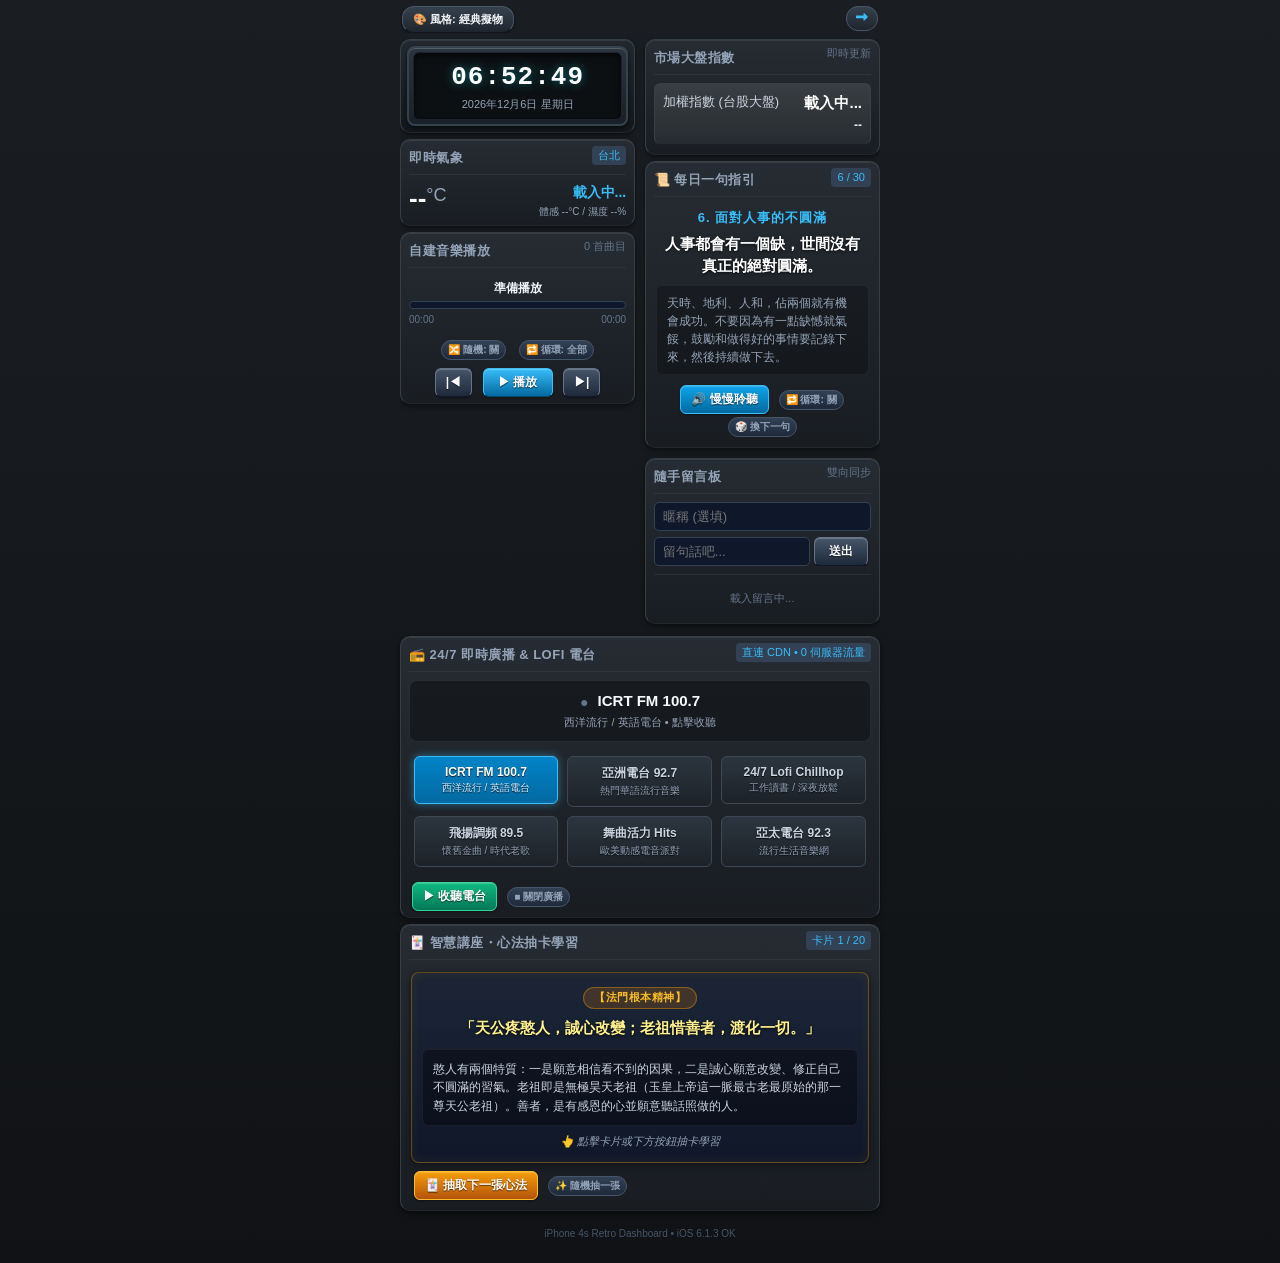
==== static/index.html @ fd26b53a "feat: add 20 authentic wisdom lecture cards with interactive draw at bottom" ====
<!DOCTYPE html>
<html lang="zh-TW">
<head>
  <meta charset="UTF-8">
  <title>iPhone 4s 智慧儀表板</title>
  <meta name="viewport" content="width=device-width, initial-scale=1.0, maximum-scale=1.0, user-scalable=no">
  <meta name="apple-mobile-web-app-capable" content="yes">
  <meta name="apple-mobile-web-app-status-bar-style" content="black">
  <meta name="apple-mobile-web-app-title" content="智慧儀表板">
  <link rel="apple-touch-icon" href="/static/apple-touch-icon.png">
  <link rel="apple-touch-icon-precomposed" href="/static/apple-touch-icon.png">
  <link rel="stylesheet" href="/static/style.css">
</head>
<body>
  <div id="container">

    <!-- 頂部風格切換列 -->
    <div class="top-bar">
      <button id="btn-theme-picker" class="theme-switch-btn" type="button">&#127912; 風格: <span id="current-theme-name">經典擬物</span></button>
      <button id="btn-theme-next" class="theme-next-btn" type="button" title="快速下一個風格">&#10145;</button>
    </div>

    <div class="dashboard-columns">
      <!-- 左欄：時鐘、天氣、自建音樂 -->
      <div class="col-left">
        <!-- 頂部：擬物化時鐘與日期 -->
        <div class="card clock-card">
          <div class="clock-bezel">
            <div class="clock-face">
              <div id="clock-time">00:00:00</div>
              <div id="clock-date">載入中...</div>
            </div>
          </div>
        </div>

        <!-- 即時天氣 -->
        <div class="card weather-card">
          <div class="card-header">
            <span class="card-title">即時氣象</span>
            <span id="weather-city" class="card-tag">台北</span>
          </div>
          <div class="weather-body">
            <div class="weather-temp-box">
              <span id="weather-temp" class="weather-temp">--</span><span class="weather-unit">°C</span>
            </div>
            <div class="weather-info">
              <div id="weather-desc" class="weather-desc">載入中...</div>
              <div class="weather-sub">體感 <span id="weather-apparent">--</span>°C / 濕度 <span id="weather-humidity">--</span>%</div>
            </div>
          </div>
        </div>

        <!-- 自建音樂播放器 -->
        <div class="card music-card">
          <div class="card-header">
            <span class="card-title">自建音樂播放</span>
            <span id="music-track-count" class="card-sub">0 首曲目</span>
          </div>
          <div class="music-body">
            <div id="music-title" class="music-title">準備播放</div>
            <div class="progress-bar-container" id="progress-container">
              <div id="progress-bar" class="progress-bar"></div>
            </div>
            <div class="music-time-row">
              <span id="current-time">00:00</span>
              <span id="duration-time">00:00</span>
            </div>
            <div class="music-mode-row">
              <button id="btn-shuffle" class="retro-sub-btn" type="button">&#128256; 隨機: 關</button>
              <button id="btn-loop" class="retro-sub-btn" type="button">&#128257; 循環: 全部</button>
            </div>
            <div class="music-controls">
              <button id="btn-prev" class="retro-btn" type="button">|&#9664;</button>
              <button id="btn-play" class="retro-btn btn-play" type="button">&#9654; 播放</button>
              <button id="btn-next" class="retro-btn" type="button">&#9654;|</button>
            </div>
            <audio id="audio-player" preload="none"></audio>
          </div>
        </div>
      </div>

      <!-- 右欄：股票大盤、留言板 -->
      <div class="col-right">
        <!-- 股票大盤指數 -->
        <div class="card stock-card">
          <div class="card-header">
            <span class="card-title">市場大盤指數</span>
            <span id="stock-update-time" class="card-sub">即時更新</span>
          </div>
          <div id="stock-list" class="stock-list">
            <!-- 預設先放一個台股大盤佔位，由 JS 動態更新 -->
            <div class="stock-item primary-stock">
              <div class="stock-name">加權指數 (台股大盤)</div>
              <div class="stock-digits">
                <span id="twii-price" class="stock-price">載入中...</span>
                <span id="twii-change" class="stock-change">--</span>
              </div>
            </div>
          </div>
        </div>

        <!-- 每日一句心靈指引（師父開示祐維珍藏版） -->
        <div class="card guidance-card">
          <div class="card-header">
            <span class="card-title">&#128220; 每日一句指引</span>
            <span id="guidance-counter" class="card-tag">&#10024; 師父開示</span>
          </div>
          <div class="guidance-body">
            <div class="guidance-topic" id="guidance-topic">載入中...</div>
            <div class="guidance-quote" id="guidance-quote">「...」</div>
            <div class="guidance-desc" id="guidance-desc">...</div>
            <div class="guidance-controls">
              <button type="button" id="btn-guide-listen" class="retro-btn btn-guide-play">&#128266; 慢慢聆聽</button>
              <button type="button" id="btn-guide-repeat" class="retro-sub-btn">&#128257; 循環: 關</button>
              <button type="button" id="btn-guide-next" class="retro-sub-btn">&#127922; 換下一句</button>
            </div>
            <audio id="guidance-player" preload="none"></audio>
          </div>
        </div>

        <!-- 留言板 -->
        <div class="card message-card">
          <div class="card-header">
            <span class="card-title">隨手留言板</span>
            <span class="card-sub">雙向同步</span>
          </div>
          <form id="msg-form" class="msg-form" action="javascript:void(0);">
            <input type="text" id="msg-author" class="retro-input author-input" placeholder="暱稱 (選填)" maxlength="12">
            <div class="msg-input-row">
              <input type="text" id="msg-content" class="retro-input content-input" placeholder="留句話吧..." maxlength="100">
              <button type="submit" id="btn-send" class="retro-btn btn-send">送出</button>
            </div>
          </form>
          <div id="message-list" class="message-list">
            <div class="msg-loading">載入留言中...</div>
          </div>
        </div>
      </div>
    </div>

    <!-- 騷操作 3：24/7 全球即時電台 & Lofi 串流 -->
    <div class="card radio-card">
      <div class="card-header">
        <span class="card-title">&#128251; 24/7 即時廣播 &amp; Lofi 電台</span>
        <span class="card-tag" id="radio-tag">直連 CDN &bull; 0 伺服器流量</span>
      </div>
      <div class="radio-body">
        <div class="radio-current-box">
          <div class="radio-title-row">
            <span class="radio-live-dot" id="radio-dot">&#9679;</span>
            <span class="radio-station-title" id="radio-title">請選擇下方頻道</span>
          </div>
          <div class="radio-status-text" id="radio-status">24小時不間斷 &bull; 全球即時直連</div>
        </div>
        <div class="radio-grid" id="radio-grid">
          <!-- 由 JS 動態生成頻道按鈕 -->
        </div>
        <div class="radio-control-row">
          <button type="button" id="btn-radio-play" class="retro-btn btn-radio-play">&#9654; 收聽電台</button>
          <button type="button" id="btn-radio-stop" class="retro-sub-btn">&#9632; 關閉廣播</button>
        </div>
        <audio id="radio-player" preload="none"></audio>
      </div>
    </div>

    <!-- 智慧講座・心法抽卡學習 (1110306 智慧課程桃園組) -->
    <div class="card wisdom-card">
      <div class="card-header">
        <span class="card-title">&#127183; 智慧講座・心法抽卡學習</span>
        <span class="card-tag" id="wisdom-card-counter">卡片 1 / 20</span>
      </div>
      <div class="wisdom-body">
        <div class="wisdom-deck-box" id="wisdom-deck-box" title="點擊抽取下一張心法">
          <div class="wisdom-badge" id="wisdom-category">【法門根本精神】</div>
          <div class="wisdom-quote" id="wisdom-quote">「天公疼憨人，誠心改變；老祖惜善者，渡化一切。」</div>
          <div class="wisdom-detail" id="wisdom-detail">
            憨人有兩個特質：一是願意相信看不到的因果，二是誠心願意改變、修正自己不圓滿的習氣。老祖即是無極昊天老祖（玉皇上帝這一脈最古老最原始的那一尊天公老祖）。善者，是有感恩的心並願意聽話照做的人。
          </div>
          <div class="wisdom-hint">&#128070; 點擊卡片或下方按鈕抽卡學習</div>
        </div>
        <div class="wisdom-action-row">
          <button type="button" id="btn-wisdom-next" class="retro-btn btn-wisdom-next">&#127183; 抽取下一張心法</button>
          <button type="button" id="btn-wisdom-random" class="retro-sub-btn">&#10024; 隨機抽一張</button>
        </div>
      </div>
    </div>

    <!-- 頁尾 -->
    <div class="footer">
      iPhone 4s Retro Dashboard &bull; iOS 6.1.3 OK
    </div>

  </div>

  <!-- 風格選擇彈出視窗 -->
  <div id="theme-modal" class="theme-modal" style="display: none;">
    <div class="theme-modal-backdrop" id="theme-modal-backdrop"></div>
    <div class="theme-modal-box">
      <div class="theme-modal-header">
        <span class="theme-modal-title">&#127912; 選擇心情風格 (10款)</span>
        <button type="button" id="btn-close-theme" class="theme-close-btn">&times;</button>
      </div>
      <div class="theme-grid" id="theme-grid">
        <!-- 由 JS 動態產生 10 種風格選項按鈕 -->
      </div>
    </div>
  </div>

  <script src="/static/app.js"></script>
</body>
</html>
---- static/style.css ----
/* Reset & Base Setup */
* {
  -webkit-box-sizing: border-box;
  box-sizing: border-box;
  margin: 0;
  padding: 0;
  -webkit-tap-highlight-color: rgba(0,0,0,0);
}

body {
  background-color: #121518;
  background-image: -webkit-linear-gradient(top, #1a1e22 0%, #101215 100%);
  background-image: linear-gradient(to bottom, #1a1e22 0%, #101215 100%);
  color: #e2e8f0;
  font-family: "Helvetica Neue", Helvetica, Arial, "Heiti TC", "微軟正黑體", sans-serif;
  min-height: 100%;
  padding: 8px;
  line-height: 1.4;
}

#container {
  max-width: 360px;
  margin: 0 auto;
}

/* Card Styling - iOS 6 Skeuomorphic Dark Theme */
.card {
  background-color: #1e2328;
  background-image: -webkit-linear-gradient(top, #262c33 0%, #191d22 100%);
  background-image: linear-gradient(to bottom, #262c33 0%, #191d22 100%);
  border: 1px solid #363e46;
  border-bottom-color: #22272c;
  -webkit-border-radius: 10px;
  border-radius: 10px;
  -webkit-box-shadow: 0 2px 5px rgba(0,0,0,0.5), inset 0 1px 0 rgba(255,255,255,0.08);
  box-shadow: 0 2px 5px rgba(0,0,0,0.5), inset 0 1px 0 rgba(255,255,255,0.08);
  margin-bottom: 10px;
  padding: 10px 12px;
}

.card-header {
  border-bottom: 1px solid #2d343b;
  padding-bottom: 6px;
  margin-bottom: 8px;
  position: relative;
}

.card-title {
  font-size: 13px;
  font-weight: bold;
  color: #94a3b8;
  text-transform: uppercase;
  letter-spacing: 0.5px;
}

.card-tag {
  float: right;
  background: #334155;
  color: #38bdf8;
  font-size: 11px;
  padding: 2px 6px;
  -webkit-border-radius: 4px;
  border-radius: 4px;
}

.card-sub {
  float: right;
  font-size: 11px;
  color: #64748b;
}

/* 1. Clock Card */
.clock-card {
  text-align: center;
  padding: 12px 10px;
  background-image: -webkit-linear-gradient(top, #222930 0%, #14181c 100%);
  background-image: linear-gradient(to bottom, #222930 0%, #14181c 100%);
}

#clock-time {
  font-size: 38px;
  font-weight: bold;
  color: #ffffff;
  letter-spacing: 1px;
  text-shadow: 0 2px 8px rgba(0, 240, 255, 0.35);
  font-family: "Courier New", Courier, monospace, sans-serif;
}

#clock-date {
  font-size: 13px;
  color: #94a3b8;
  margin-top: 2px;
}

/* 2. Weather Card */
.weather-body {
  overflow: hidden;
}

.weather-temp-box {
  float: left;
  width: 45%;
}

.weather-temp {
  font-size: 36px;
  font-weight: bold;
  color: #f8fafc;
  line-height: 1;
}

.weather-unit {
  font-size: 18px;
  color: #94a3b8;
  vertical-align: super;
}

.weather-info {
  float: right;
  width: 55%;
  text-align: right;
}

.weather-desc {
  font-size: 18px;
  font-weight: bold;
  color: #38bdf8;
  margin-bottom: 2px;
}

.weather-sub {
  font-size: 11px;
  color: #94a3b8;
}

/* 3. Stock Card */
.stock-list {
  margin-top: 4px;
}

.stock-item {
  border-bottom: 1px solid #283038;
  padding: 6px 0;
  overflow: hidden;
}

.stock-item:last-child {
  border-bottom: none;
}

.primary-stock {
  background: rgba(255,255,255,0.04);
  background-image: -webkit-linear-gradient(top, rgba(255,255,255,0.07) 0%, rgba(255,255,255,0.02) 100%);
  background-image: linear-gradient(to bottom, rgba(255,255,255,0.07) 0%, rgba(255,255,255,0.02) 100%);
  border: 1px solid #36404a;
  padding: 8px 8px;
  -webkit-border-radius: 6px;
  border-radius: 6px;
  margin-bottom: 4px;
  cursor: pointer;
  -webkit-user-select: none;
  user-select: none;
}

.primary-stock:active {
  background: rgba(255,255,255,0.1);
}

.stock-name {
  font-size: 13px;
  color: #cbd5e1;
  float: left;
  line-height: 20px;
}

.stock-toggle-hint {
  font-size: 10px;
  color: #38bdf8;
  display: block;
}

.us-stocks-wrapper {
  background: rgba(0,0,0,0.25);
  border: 1px dashed #2d3748;
  -webkit-border-radius: 6px;
  border-radius: 6px;
  padding: 4px 8px;
  margin-top: 6px;
}

.us-stocks-header {
  font-size: 10px;
  color: #64748b;
  border-bottom: 1px solid #232a32;
  padding: 2px 0 4px 0;
  margin-bottom: 2px;
}

.stock-digits {
  float: right;
  text-align: right;
}

.stock-price {
  font-size: 15px;
  font-weight: bold;
  color: #ffffff;
  display: block;
}

.stock-change {
  font-size: 12px;
  font-weight: bold;
}

/* 台灣紅漲綠跌 */
.stock-up {
  color: #ff4757 !important;
}

.stock-down {
  color: #2ed573 !important;
}

/* 4. Music Player Card */
.music-body {
  text-align: center;
  padding-top: 4px;
}

.music-title {
  font-size: 14px;
  font-weight: bold;
  color: #f1f5f9;
  white-space: nowrap;
  overflow: hidden;
  text-overflow: ellipsis;
  margin-bottom: 8px;
}

.progress-bar-container {
  width: 100%;
  height: 8px;
  background: #0f172a;
  border: 1px solid #334155;
  -webkit-border-radius: 4px;
  border-radius: 4px;
  overflow: hidden;
  cursor: pointer;
  margin-bottom: 4px;
}

.progress-bar {
  width: 0%;
  height: 100%;
  background: #38bdf8;
  background-image: -webkit-linear-gradient(top, #67e8f9 0%, #0284c7 100%);
  background-image: linear-gradient(to bottom, #67e8f9 0%, #0284c7 100%);
}

.music-time-row {
  overflow: hidden;
  font-size: 10px;
  color: #64748b;
  margin-bottom: 10px;
}

.music-time-row span:first-child {
  float: left;
}

.music-time-row span:last-child {
  float: right;
}

.music-mode-row {
  text-align: center;
  margin-bottom: 8px;
}

.retro-sub-btn {
  display: inline-block;
  background-color: #1e293b;
  background-image: -webkit-linear-gradient(top, #334155 0%, #1e293b 100%);
  background-image: linear-gradient(to bottom, #334155 0%, #1e293b 100%);
  border: 1px solid #475569;
  color: #94a3b8;
  font-size: 11px;
  font-weight: bold;
  padding: 4px 10px;
  -webkit-border-radius: 12px;
  border-radius: 12px;
  cursor: pointer;
  margin: 0 4px;
}

.retro-sub-btn.active {
  background-color: #0369a1;
  background-image: -webkit-linear-gradient(top, #0284c7 0%, #0369a1 100%);
  background-image: linear-gradient(to bottom, #0284c7 0%, #0369a1 100%);
  border-color: #38bdf8;
  color: #ffffff;
  -webkit-box-shadow: 0 0 6px rgba(56, 189, 248, 0.4);
  box-shadow: 0 0 6px rgba(56, 189, 248, 0.4);
}

.music-controls {
  text-align: center;
}

/* Retro Buttons */
.retro-btn {
  display: inline-block;
  background-color: #334155;
  background-image: -webkit-linear-gradient(top, #475569 0%, #1e293b 100%);
  background-image: linear-gradient(to bottom, #475569 0%, #1e293b 100%);
  border: 1px solid #64748b;
  border-bottom-color: #0f172a;
  color: #ffffff;
  font-size: 14px;
  font-weight: bold;
  padding: 8px 16px;
  -webkit-border-radius: 6px;
  border-radius: 6px;
  cursor: pointer;
  -webkit-box-shadow: 0 1px 2px rgba(0,0,0,0.4), inset 0 1px 0 rgba(255,255,255,0.2);
  box-shadow: 0 1px 2px rgba(0,0,0,0.4), inset 0 1px 0 rgba(255,255,255,0.2);
  margin: 0 3px;
  text-shadow: 0 1px 1px rgba(0,0,0,0.6);
}

.retro-btn:active {
  background-image: -webkit-linear-gradient(top, #1e293b 0%, #334155 100%);
  background-image: linear-gradient(to bottom, #1e293b 0%, #334155 100%);
  -webkit-box-shadow: inset 0 1px 3px rgba(0,0,0,0.6);
  box-shadow: inset 0 1px 3px rgba(0,0,0,0.6);
}

.btn-play {
  min-width: 90px;
  background-color: #0284c7;
  background-image: -webkit-linear-gradient(top, #38bdf8 0%, #0369a1 100%);
  background-image: linear-gradient(to bottom, #38bdf8 0%, #0369a1 100%);
  border-color: #38bdf8;
  border-bottom-color: #0c4a6e;
}

/* 5. Message Board Card */
.msg-form {
  margin-bottom: 8px;
}

.retro-input {
  background: #0f172a;
  border: 1px solid #334155;
  color: #f8fafc;
  padding: 6px 8px;
  font-size: 13px;
  -webkit-border-radius: 5px;
  border-radius: 5px;
  outline: none;
}

.retro-input:focus {
  border-color: #38bdf8;
}

.author-input {
  width: 100%;
  margin-bottom: 6px;
}

.msg-input-row {
  overflow: hidden;
}

.content-input {
  float: left;
  width: 72%;
}

.btn-send {
  float: right;
  width: 25%;
  padding: 6px 0;
  font-size: 12px;
}

.message-list {
  max-height: 160px;
  overflow-y: auto;
  border-top: 1px solid #283038;
  padding-top: 6px;
}

.msg-item {
  border-bottom: 1px solid #242a32;
  padding: 5px 0;
  font-size: 12px;
}

.msg-item:last-child {
  border-bottom: none;
}

.msg-header-row {
  overflow: hidden;
  margin-bottom: 2px;
}

.msg-author-name {
  float: left;
  font-weight: bold;
  color: #38bdf8;
  font-size: 12px;
}

.msg-time-tag {
  float: right;
  color: #64748b;
  font-size: 10px;
}

.msg-text-content {
  color: #cbd5e1;
  word-break: break-all;
  font-size: 12px;
}

.msg-loading {
  text-align: center;
  color: #64748b;
  font-size: 11px;
  padding: 10px 0;
}

/* Footer */
.footer {
  text-align: center;
  font-size: 10px;
  color: #475569;
  padding: 10px 0 16px 0;
  clear: both;
}

/* Columns Base Setup */
.dashboard-columns {
  width: 100%;
}

.col-left, .col-right {
  width: 100%;
  float: none;
}

/* 橫版 (Landscape) 專屬佈局：寬度 >= 420px 或 橫向螢幕 */
@media screen and (orientation: landscape), screen and (min-width: 420px) {
  body {
    padding: 6px 8px;
  }

  #container {
    max-width: 480px;
    margin: 0 auto;
  }

  .dashboard-columns {
    overflow: hidden;
  }

  /* 雙欄左右並排 (Left: 時鐘/天氣/音樂, Right: 大盤/留言板) */
  .col-left {
    float: left;
    width: 49%;
  }

  .col-right {
    float: right;
    width: 49%;
  }

  .card {
    margin-bottom: 6px;
    padding: 6px 8px;
  }

  /* 時鐘在橫版稍微緊湊但字體清晰 */
  #clock-time {
    font-size: 26px;
  }

  #clock-date {
    font-size: 11px;
  }

  /* 天氣在橫版緊湊排列 */
  .weather-temp {
    font-size: 26px;
  }

  .weather-desc {
    font-size: 14px;
  }

  .weather-sub {
    font-size: 10px;
  }

  /* 音樂卡片緊湊化 */
  .music-title {
    font-size: 12px;
    margin-bottom: 4px;
  }

  .retro-btn {
    padding: 5px 10px;
    font-size: 12px;
  }

  .btn-play {
    min-width: 70px;
  }

  .retro-sub-btn {
    padding: 2px 6px;
    font-size: 10px;
  }

  /* 留言板高度限制防止超出 */
  .message-list {
    max-height: 100px;
  }
}


/* ==========================================================
   TOP BAR & THEME SWITCHER
   ========================================================== */
.top-bar {
  overflow: hidden;
  margin-bottom: 6px;
  padding: 0 2px;
}

.theme-switch-btn {
  float: left;
  background-color: #272f38;
  background-image: -webkit-linear-gradient(top, #36414e 0%, #1e252d 100%);
  background-image: linear-gradient(to bottom, #36414e 0%, #1e252d 100%);
  border: 1px solid #4a5768;
  border-bottom-color: #12161b;
  color: #f1f5f9;
  font-size: 11px;
  font-weight: bold;
  padding: 5px 10px;
  -webkit-border-radius: 12px;
  border-radius: 12px;
  cursor: pointer;
  -webkit-box-shadow: 0 1px 3px rgba(0,0,0,0.5);
  box-shadow: 0 1px 3px rgba(0,0,0,0.5);
}

.theme-switch-btn:active {
  background-image: -webkit-linear-gradient(top, #1e252d 0%, #36414e 100%);
  background-image: linear-gradient(to bottom, #1e252d 0%, #36414e 100%);
}

.theme-next-btn {
  float: right;
  background-color: #272f38;
  background-image: -webkit-linear-gradient(top, #36414e 0%, #1e252d 100%);
  background-image: linear-gradient(to bottom, #36414e 0%, #1e252d 100%);
  border: 1px solid #4a5768;
  color: #38bdf8;
  font-size: 12px;
  font-weight: bold;
  width: 32px;
  height: 25px;
  line-height: 23px;
  text-align: center;
  -webkit-border-radius: 12px;
  border-radius: 12px;
  cursor: pointer;
}

/* ==========================================================
   THEME MODAL
   ========================================================== */
.theme-modal {
  position: fixed;
  top: 0;
  left: 0;
  width: 100%;
  height: 100%;
  z-index: 9999;
}

.theme-modal-backdrop {
  position: absolute;
  top: 0;
  left: 0;
  width: 100%;
  height: 100%;
  background: rgba(0,0,0,0.75);
}

.theme-modal-box {
  position: relative;
  background: #181d24;
  background-image: -webkit-linear-gradient(top, #202630 0%, #12161b 100%);
  background-image: linear-gradient(to bottom, #202630 0%, #12161b 100%);
  border: 1px solid #475569;
  -webkit-border-radius: 10px;
  border-radius: 10px;
  max-width: 310px;
  margin: 15px auto;
  padding: 10px;
  -webkit-box-shadow: 0 4px 15px rgba(0,0,0,0.8);
  box-shadow: 0 4px 15px rgba(0,0,0,0.8);
  z-index: 10000;
}

.theme-modal-header {
  overflow: hidden;
  border-bottom: 1px solid #334155;
  padding-bottom: 6px;
  margin-bottom: 8px;
}

.theme-modal-title {
  float: left;
  font-size: 13px;
  font-weight: bold;
  color: #f8fafc;
}

.theme-close-btn {
  float: right;
  background: none;
  border: none;
  color: #94a3b8;
  font-size: 18px;
  font-weight: bold;
  cursor: pointer;
  line-height: 14px;
}

.theme-grid {
  max-height: 270px;
  overflow-y: auto;
}

.theme-option-item {
  display: block;
  width: 100%;
  text-align: left;
  background: #1e252e;
  border: 1px solid #334155;
  color: #e2e8f0;
  padding: 7px 10px;
  margin-bottom: 5px;
  -webkit-border-radius: 6px;
  border-radius: 6px;
  cursor: pointer;
  font-size: 12px;
  overflow: hidden;
}

.theme-option-item:active {
  background: #2d3748;
}

.theme-option-item.active {
  border-color: #38bdf8;
  background: #0f273d;
  color: #38bdf8;
  font-weight: bold;
}

.theme-preview-color {
  display: inline-block;
  width: 14px;
  height: 14px;
  -webkit-border-radius: 7px;
  border-radius: 7px;
  vertical-align: middle;
  margin-right: 8px;
  border: 1px solid rgba(255,255,255,0.3);
}

/* ==========================================================
   BASE CLOCK BEZEL & FACE
   ========================================================== */
.clock-card {
  padding: 6px;
  text-align: center;
}

.clock-bezel {
  padding: 4px;
  -webkit-border-radius: 8px;
  border-radius: 8px;
}

.clock-face {
  padding: 6px;
  -webkit-border-radius: 6px;
  border-radius: 6px;
}

/* ==========================================================
   10 THEMES DEFINITIONS
   ========================================================== */

/* --- 1. 經典擬物 (Skeuomorphic) --- */
body.theme-skeuomorphic {
  background-color: #121518;
  background-image: -webkit-linear-gradient(top, #1a1e22 0%, #101215 100%);
  color: #e2e8f0;
}
body.theme-skeuomorphic .clock-bezel {
  border: 2px solid #36414e;
  background-image: -webkit-linear-gradient(top, #2b343f 0%, #192027 100%);
  -webkit-box-shadow: inset 0 1px 0 rgba(255,255,255,0.2), 0 2px 5px rgba(0,0,0,0.6);
}
body.theme-skeuomorphic .clock-face {
  background: #0d1013;
  border: 1px solid #1c232b;
  -webkit-box-shadow: inset 0 2px 6px rgba(0,0,0,0.8);
}
body.theme-skeuomorphic #clock-time {
  color: #ffffff;
  text-shadow: 0 0 10px rgba(0,240,255,0.4);
  font-family: "Courier New", Courier, monospace;
}
body.theme-skeuomorphic #clock-date {
  color: #94a3b8;
}

/* --- 2. 賽博龐克 (Cyberpunk Neon) --- */
body.theme-cyberpunk {
  background-color: #07070a;
  background-image: -webkit-linear-gradient(top, #140726 0%, #05040a 100%);
  color: #f1f5f9;
}
body.theme-cyberpunk .card {
  background-color: #0e051c;
  background-image: -webkit-linear-gradient(top, #180a30 0%, #090314 100%);
  border: 1px solid #00f0ff;
  -webkit-box-shadow: 0 0 8px rgba(0,240,255,0.25);
  box-shadow: 0 0 8px rgba(0,240,255,0.25);
}
body.theme-cyberpunk .card-title { color: #00f0ff; }
body.theme-cyberpunk .clock-bezel {
  border: 2px solid #ff007f;
  background-color: #1a042e;
  background-image: -webkit-linear-gradient(top, #290847 0%, #110220 100%);
  -webkit-box-shadow: 0 0 10px rgba(255,0,127,0.5), inset 0 0 8px rgba(0,240,255,0.3);
}
body.theme-cyberpunk .clock-face {
  background: #090014;
  border: 1px dashed #00f0ff;
}
body.theme-cyberpunk #clock-time {
  color: #ff007f;
  text-shadow: 0 0 10px #ff007f, 0 0 20px #00f0ff;
  font-family: "Impact", "Arial Black", sans-serif;
  letter-spacing: 2px;
}
body.theme-cyberpunk #clock-date {
  color: #00f0ff;
  text-shadow: 0 0 6px #00f0ff;
}
body.theme-cyberpunk .btn-play {
  background-image: -webkit-linear-gradient(top, #ff007f 0%, #a80053 100%);
  border-color: #ff007f;
}

/* --- 3. 黑金奢華 (Luxury Gold) --- */
body.theme-luxury-gold {
  background-color: #080705;
  background-image: -webkit-linear-gradient(top, #14110b 0%, #050504 100%);
  color: #fef08a;
}
body.theme-luxury-gold .card {
  background-color: #120f09;
  background-image: -webkit-linear-gradient(top, #1a150c 0%, #0c0a06 100%);
  border: 1px solid #d4af37;
  -webkit-box-shadow: 0 2px 8px rgba(0,0,0,0.8), inset 0 1px 0 rgba(255,215,0,0.2);
}
body.theme-luxury-gold .card-title { color: #d4af37; }
body.theme-luxury-gold .clock-bezel {
  border: 3px double #d4af37;
  background-image: -webkit-linear-gradient(top, #2b2313 0%, #151108 100%);
  -webkit-box-shadow: 0 0 10px rgba(212,175,55,0.3);
}
body.theme-luxury-gold .clock-face {
  background: #090805;
  border: 1px solid #7c621d;
}
body.theme-luxury-gold #clock-time {
  color: #ffd700;
  font-family: "Georgia", "Times New Roman", serif;
  font-weight: normal;
  letter-spacing: 2px;
  text-shadow: 0 1px 6px rgba(255,215,0,0.6);
}
body.theme-luxury-gold #clock-date {
  color: #d4af37;
  font-family: "Georgia", serif;
}
body.theme-luxury-gold .btn-play {
  background-image: -webkit-linear-gradient(top, #eab308 0%, #a16207 100%);
  border-color: #ffd700;
  color: #000;
}

/* --- 4. 80年代卡帶 (80s Vaporwave) --- */
body.theme-vaporwave {
  background-color: #17072b;
  background-image: -webkit-linear-gradient(top, #2d0e52 0%, #0d021c 100%);
  color: #fed7aa;
}
body.theme-vaporwave .card {
  background-color: #230c3d;
  background-image: -webkit-linear-gradient(top, #321255 0%, #19072c 100%);
  border: 1px solid #f472b6;
  -webkit-box-shadow: 0 3px 6px rgba(0,0,0,0.6);
}
body.theme-vaporwave .card-title { color: #f472b6; }
body.theme-vaporwave .clock-bezel {
  border: 3px solid #ff71ce;
  background-image: -webkit-linear-gradient(top, #4a154b 0%, #20003b 100%);
  -webkit-border-radius: 4px;
  border-radius: 4px;
}
body.theme-vaporwave .clock-face {
  background: #110022;
  border: 1px solid #01cdfe;
}
body.theme-vaporwave #clock-time {
  color: #ff9f43;
  text-shadow: 0 0 8px #ff71ce;
  font-family: "Courier New", monospace;
  font-weight: bold;
}
body.theme-vaporwave #clock-date {
  color: #01cdfe;
}
body.theme-vaporwave .btn-play {
  background-image: -webkit-linear-gradient(top, #ec4899 0%, #be185d 100%);
  border-color: #f472b6;
}

/* --- 5. 極光翡翠 (Emerald Aurora) --- */
body.theme-emerald {
  background-color: #03120e;
  background-image: -webkit-linear-gradient(top, #08261e 0%, #020b08 100%);
  color: #a7f3d0;
}
body.theme-emerald .card {
  background-color: #09241b;
  background-image: -webkit-linear-gradient(top, #0e3427 0%, #061913 100%);
  border: 1px solid #10b981;
  -webkit-box-shadow: 0 2px 6px rgba(0,0,0,0.7), inset 0 1px 0 rgba(16,185,129,0.2);
}
body.theme-emerald .card-title { color: #34d399; }
body.theme-emerald .clock-bezel {
  border: 2px solid #34d399;
  background-image: -webkit-linear-gradient(top, #064e3b 0%, #022c22 100%);
  -webkit-box-shadow: 0 0 10px rgba(52,211,153,0.3);
}
body.theme-emerald .clock-face {
  background: #011d15;
  border: 1px solid #059669;
}
body.theme-emerald #clock-time {
  color: #6ee7b7;
  text-shadow: 0 0 12px rgba(110,231,183,0.7);
  font-family: "Helvetica Neue", Arial, sans-serif;
  font-weight: bold;
}
body.theme-emerald #clock-date {
  color: #34d399;
}
body.theme-emerald .btn-play {
  background-image: -webkit-linear-gradient(top, #10b981 0%, #047857 100%);
  border-color: #34d399;
}

/* --- 6. 和風原木 (Zen Wood) --- */
body.theme-zen-wood {
  background-color: #17120e;
  background-image: -webkit-linear-gradient(top, #241c16 0%, #0e0a07 100%);
  color: #f5ebe0;
}
body.theme-zen-wood .card {
  background-color: #251c15;
  background-image: -webkit-linear-gradient(top, #30241b 0%, #1c140f 100%);
  border: 1px solid #5c4331;
  -webkit-box-shadow: 0 2px 5px rgba(0,0,0,0.6);
}
body.theme-zen-wood .card-title { color: #c4a482; }
body.theme-zen-wood .clock-bezel {
  border: 3px solid #7c583f;
  background-image: -webkit-linear-gradient(top, #3d2c1f 0%, #20150e 100%);
  border-top-color: #9d7153;
  -webkit-box-shadow: inset 0 1px 2px rgba(255,255,255,0.1), 0 2px 6px rgba(0,0,0,0.8);
}
body.theme-zen-wood .clock-face {
  background: #1a120b;
  border: 1px solid #4a3424;
}
body.theme-zen-wood #clock-time {
  color: #eed9c4;
  font-family: "Heiti TC", "LiHei Pro", "微軟正黑體", sans-serif;
  font-weight: bold;
  text-shadow: 0 1px 2px rgba(0,0,0,0.8);
}
body.theme-zen-wood #clock-date {
  color: #c4a482;
}
body.theme-zen-wood .btn-play {
  background-image: -webkit-linear-gradient(top, #8d5b4c 0%, #5a382e 100%);
  border-color: #8d5b4c;
}

/* --- 7. 太空穿梭機 (Sci-Fi Shuttle) --- */
body.theme-scifi-shuttle {
  background-color: #0b1118;
  background-image: -webkit-linear-gradient(top, #131c26 0%, #070a0e 100%);
  color: #fed7aa;
}
body.theme-scifi-shuttle .card {
  background-color: #141d28;
  background-image: -webkit-linear-gradient(top, #1b2635 0%, #0f1620 100%);
  border: 1px solid #3b4b5e;
  border-left: 4px solid #f97316;
  -webkit-box-shadow: 0 2px 6px rgba(0,0,0,0.7);
}
body.theme-scifi-shuttle .card-title { color: #f97316; }
body.theme-scifi-shuttle .clock-bezel {
  border: 2px solid #f97316;
  background-image: -webkit-linear-gradient(top, #293545 0%, #121922 100%);
  border-top: 4px solid #f97316;
}
body.theme-scifi-shuttle .clock-face {
  background: #090e14;
  border: 1px solid #232d3a;
}
body.theme-scifi-shuttle #clock-time {
  color: #fb923c;
  text-shadow: 0 0 8px rgba(249,115,22,0.6);
  font-family: "Courier New", monospace;
  font-weight: bold;
}
body.theme-scifi-shuttle #clock-date {
  color: #fdba74;
}
body.theme-scifi-shuttle .btn-play {
  background-image: -webkit-linear-gradient(top, #ea580c 0%, #9a3412 100%);
  border-color: #fb923c;
}

/* --- 8. 法式玫瑰金 (Rose Gold) --- */
body.theme-rose-gold {
  background-color: #170d12;
  background-image: -webkit-linear-gradient(top, #291520 0%, #0e060a 100%);
  color: #ffe4e6;
}
body.theme-rose-gold .card {
  background-color: #27141f;
  background-image: -webkit-linear-gradient(top, #351b2a 0%, #1c0e16 100%);
  border: 1px solid #e0a899;
  -webkit-box-shadow: 0 2px 6px rgba(0,0,0,0.6), inset 0 1px 0 rgba(255,228,230,0.15);
}
body.theme-rose-gold .card-title { color: #e0a899; }
body.theme-rose-gold .clock-bezel {
  border: 2px solid #e0a899;
  background-image: -webkit-linear-gradient(top, #422031 0%, #1e0d16 100%);
  -webkit-border-radius: 12px;
  border-radius: 12px;
  -webkit-box-shadow: 0 0 10px rgba(224,168,153,0.3);
}
body.theme-rose-gold .clock-face {
  background: #14070e;
  border: 1px solid #83445b;
  -webkit-border-radius: 8px;
  border-radius: 8px;
}
body.theme-rose-gold #clock-time {
  color: #fbcfe8;
  font-family: "Baskerville", "Georgia", serif;
  letter-spacing: 1px;
  text-shadow: 0 0 6px rgba(251,207,232,0.4);
}
body.theme-rose-gold #clock-date {
  color: #e0a899;
}
body.theme-rose-gold .btn-play {
  background-image: -webkit-linear-gradient(top, #f43f5e 0%, #be123c 100%);
  border-color: #f43f5e;
}

/* --- 9. Game Boy 懷舊 (8-Bit Retro) --- */
body.theme-gameboy {
  background-color: #7b7b75;
  background-image: -webkit-linear-gradient(top, #8f8f88 0%, #686862 100%);
  color: #0f380f;
}
body.theme-gameboy .card {
  background-color: #50504b;
  border: 2px solid #2f2f2b;
  color: #9bbc0f;
  -webkit-box-shadow: 2px 2px 0 #1f1f1d;
  box-shadow: 2px 2px 0 #1f1f1d;
  -webkit-border-radius: 4px;
  border-radius: 4px;
}
body.theme-gameboy .card-title {
  color: #8bac0f;
  font-family: "Courier New", monospace;
}
body.theme-gameboy .clock-bezel {
  border: 4px solid #2f2f2b;
  background: #686860;
  -webkit-border-radius: 4px;
  border-radius: 4px;
}
body.theme-gameboy .clock-face {
  background: #9bbc0f;
  border: 2px solid #8bac0f;
  -webkit-box-shadow: inset 1px 1px 4px #8bac0f;
  box-shadow: inset 1px 1px 4px #8bac0f;
}
body.theme-gameboy #clock-time {
  color: #0f380f;
  text-shadow: none;
  font-family: "Courier New", monospace;
  font-weight: bold;
  letter-spacing: 2px;
}
body.theme-gameboy #clock-date {
  color: #306230;
  font-family: "Courier New", monospace;
  font-weight: bold;
}
body.theme-gameboy .retro-btn {
  background: #8b1d5c;
  border-color: #4a0c30;
  color: #ffffff;
  -webkit-border-radius: 16px;
  border-radius: 16px;
}
body.theme-gameboy .btn-play {
  background: #1f6b8b;
  border-color: #0e3749;
}

/* --- 10. 終端黑客 (Matrix Terminal) --- */
body.theme-matrix {
  background-color: #000000;
  background-image: none;
  color: #00ff66;
  font-family: "Courier New", monospace;
}
body.theme-matrix .card {
  background: #040c05;
  border: 1px solid #00ff66;
  -webkit-box-shadow: 0 0 6px rgba(0,255,102,0.3);
  box-shadow: 0 0 6px rgba(0,255,102,0.3);
  -webkit-border-radius: 2px;
  border-radius: 2px;
}
body.theme-matrix .card-title { color: #00ff66; }
body.theme-matrix .clock-bezel {
  border: 2px solid #00ff66;
  background: #011405;
  -webkit-box-shadow: inset 0 0 10px rgba(0,255,102,0.3), 0 0 8px rgba(0,255,102,0.4);
}
body.theme-matrix .clock-face {
  background: #000802;
  border: 1px dashed #008833;
}
body.theme-matrix #clock-time {
  color: #00ff66;
  text-shadow: 0 0 10px #00ff66, 0 0 20px #00ff66;
  font-family: "Courier New", monospace;
  letter-spacing: 2px;
  font-weight: bold;
}
body.theme-matrix #clock-date {
  color: #00cc55;
  font-family: "Courier New", monospace;
}
body.theme-matrix .retro-btn {
  background: #002b0e;
  border: 1px solid #00ff66;
  color: #00ff66;
  -webkit-box-shadow: 0 0 4px #00ff66;
}
body.theme-matrix .btn-play {
  background: #005a1d;
}

/* ============================================================
   7. Live Radio & Lofi Streaming Module (騷操作 3)
   ============================================================ */
.radio-card {
  margin-top: 6px;
}

.radio-current-box {
  background: rgba(0, 0, 0, 0.35);
  border: 1px solid rgba(255, 255, 255, 0.08);
  -webkit-border-radius: 8px;
  border-radius: 8px;
  padding: 10px;
  margin-bottom: 10px;
  text-align: center;
}

.radio-title-row {
  font-size: 15px;
  font-weight: bold;
  color: #f8fafc;
  line-height: 1.3;
}

.radio-live-dot {
  color: #64748b;
  font-size: 14px;
  margin-right: 5px;
  vertical-align: middle;
}

.radio-live-dot.active {
  color: #ef4444;
  text-shadow: 0 0 6px #ef4444;
}

.radio-status-text {
  font-size: 11px;
  color: #94a3b8;
  margin-top: 4px;
}

.radio-grid {
  margin-bottom: 10px;
}

.radio-station-btn {
  display: inline-block;
  width: 48%;
  margin: 1%;
  padding: 8px 6px;
  font-size: 12px;
  font-weight: bold;
  color: #cbd5e1;
  background-color: #242b33;
  background-image: -webkit-linear-gradient(top, #2c353f 0%, #1c2228 100%);
  background-image: linear-gradient(to bottom, #2c353f 0%, #1c2228 100%);
  border: 1px solid #3e4854;
  -webkit-border-radius: 6px;
  border-radius: 6px;
  cursor: pointer;
  text-align: center;
  vertical-align: top;
  -webkit-box-sizing: border-box;
  box-sizing: border-box;
  text-shadow: 0 1px 1px rgba(0,0,0,0.8);
}

.radio-station-btn:active,
.radio-station-btn.active {
  background-color: #0284c7;
  background-image: -webkit-linear-gradient(top, #0284c7 0%, #0369a1 100%);
  background-image: linear-gradient(to bottom, #0284c7 0%, #0369a1 100%);
  border-color: #38bdf8;
  color: #ffffff;
  -webkit-box-shadow: 0 0 8px rgba(56, 189, 248, 0.5);
  box-shadow: 0 0 8px rgba(56, 189, 248, 0.5);
}

.radio-station-name {
  display: block;
  font-size: 12px;
  white-space: nowrap;
  overflow: hidden;
  text-overflow: ellipsis;
}

.radio-station-genre {
  display: block;
  font-size: 10px;
  color: #94a3b8;
  font-weight: normal;
  margin-top: 2px;
}

.radio-station-btn.active .radio-station-genre {
  color: #e0f2fe;
}

.radio-control-row {
  display: -webkit-box;
  display: box;
  width: 100%;
}

.radio-control-row .btn-radio-play {
  -webkit-box-flex: 2;
  box-flex: 2;
  margin-right: 6px;
  background-color: #059669;
  background-image: -webkit-linear-gradient(top, #10b981 0%, #047857 100%);
  background-image: linear-gradient(to bottom, #10b981 0%, #047857 100%);
  border-color: #34d399;
  color: #ffffff;
}

.radio-control-row .retro-sub-btn {
  -webkit-box-flex: 1;
  box-flex: 1;
}

@media screen and (min-width: 420px) {
  .radio-station-btn {
    width: 31.3%;
  }
}

/* ============================================================
   8. Daily Master Guidance Module (師父提點祐維 每日心靈指引)
   ============================================================ */
.guidance-card {
  margin-bottom: 10px;
}

.guidance-body {
  padding: 4px 2px;
  text-align: center;
}

.guidance-topic {
  font-size: 13px;
  font-weight: bold;
  color: #38bdf8;
  letter-spacing: 1px;
  margin-bottom: 6px;
  text-transform: uppercase;
}

.guidance-quote {
  font-size: 15px;
  font-weight: bold;
  color: #ffffff;
  line-height: 1.45;
  margin-bottom: 8px;
  padding: 0 4px;
  text-shadow: 0 1px 3px rgba(0,0,0,0.7);
}

.guidance-desc {
  font-size: 12px;
  color: #94a3b8;
  line-height: 1.5;
  background: rgba(0, 0, 0, 0.25);
  border: 1px solid rgba(255, 255, 255, 0.05);
  -webkit-border-radius: 6px;
  border-radius: 6px;
  padding: 8px 10px;
  margin-bottom: 10px;
  text-align: left;
}

.guidance-controls {
  display: -webkit-box;
  display: box;
  width: 100%;
}

.guidance-controls .btn-guide-play {
  -webkit-box-flex: 2;
  box-flex: 2;
  margin-right: 6px;
  background-color: #0284c7;
  background-image: -webkit-linear-gradient(top, #0ea5e9 0%, #0369a1 100%);
  background-image: linear-gradient(to bottom, #0ea5e9 0%, #0369a1 100%);
  border-color: #38bdf8;
  color: #ffffff;
}

.guidance-controls .btn-guide-play.playing {
  background-color: #d97706;
  background-image: -webkit-linear-gradient(top, #f59e0b 0%, #b45309 100%);
  background-image: linear-gradient(to bottom, #f59e0b 0%, #b45309 100%);
  border-color: #fbbf24;
}

.guidance-controls .retro-sub-btn {
  -webkit-box-flex: 1;
  box-flex: 1;
  margin-left: 4px;
}

/* ============================================================
   9. Wisdom Lecture Card Drawing Module (智慧講座・心法抽卡學習)
   ============================================================ */
.wisdom-card {
  margin-top: 6px;
}

.wisdom-body {
  padding: 4px 2px;
}

.wisdom-deck-box {
  background: rgba(15, 23, 42, 0.6);
  background-image: -webkit-linear-gradient(top, rgba(30, 41, 59, 0.7) 0%, rgba(15, 23, 42, 0.8) 100%);
  background-image: linear-gradient(to bottom, rgba(30, 41, 59, 0.7) 0%, rgba(15, 23, 42, 0.8) 100%);
  border: 1px solid rgba(245, 158, 11, 0.35);
  -webkit-border-radius: 8px;
  border-radius: 8px;
  padding: 12px 10px;
  margin-bottom: 8px;
  text-align: center;
  cursor: pointer;
  -webkit-box-shadow: 0 2px 8px rgba(0, 0, 0, 0.5), inset 0 0 12px rgba(245, 158, 11, 0.08);
  box-shadow: 0 2px 8px rgba(0, 0, 0, 0.5), inset 0 0 12px rgba(245, 158, 11, 0.08);
  -webkit-transition: all 0.2s ease;
  transition: all 0.2s ease;
}

.wisdom-deck-box:active {
  -webkit-transform: scale(0.98);
  transform: scale(0.98);
  border-color: rgba(245, 158, 11, 0.8);
  -webkit-box-shadow: 0 0 12px rgba(245, 158, 11, 0.4);
  box-shadow: 0 0 12px rgba(245, 158, 11, 0.4);
}

.wisdom-badge {
  display: inline-block;
  font-size: 11px;
  font-weight: bold;
  color: #fbbf24;
  background: rgba(217, 119, 6, 0.2);
  border: 1px solid rgba(245, 158, 11, 0.4);
  -webkit-border-radius: 12px;
  border-radius: 12px;
  padding: 2px 10px;
  margin-bottom: 8px;
  letter-spacing: 0.5px;
}

.wisdom-quote {
  font-size: 15px;
  font-weight: bold;
  color: #fef08a;
  line-height: 1.45;
  margin-bottom: 10px;
  padding: 0 4px;
  text-shadow: 0 1px 3px rgba(0, 0, 0, 0.8);
}

.wisdom-detail {
  font-size: 12px;
  color: #cbd5e1;
  line-height: 1.55;
  text-align: left;
  background: rgba(0, 0, 0, 0.35);
  border: 1px solid rgba(255, 255, 255, 0.06);
  -webkit-border-radius: 6px;
  border-radius: 6px;
  padding: 10px;
  margin-bottom: 8px;
}

.wisdom-hint {
  font-size: 11px;
  color: #94a3b8;
  font-style: italic;
  margin-top: 4px;
}

.wisdom-action-row {
  display: -webkit-box;
  display: box;
  width: 100%;
}

.wisdom-action-row .btn-wisdom-next {
  -webkit-box-flex: 2;
  box-flex: 2;
  margin-right: 6px;
  background-color: #d97706;
  background-image: -webkit-linear-gradient(top, #f59e0b 0%, #b45309 100%);
  background-image: linear-gradient(to bottom, #f59e0b 0%, #b45309 100%);
  border-color: #fbbf24;
  color: #ffffff;
}

.wisdom-action-row .btn-wisdom-next:active {
  background-image: -webkit-linear-gradient(top, #b45309 0%, #f59e0b 100%);
  background-image: linear-gradient(to bottom, #b45309 0%, #f59e0b 100%);
}

.wisdom-action-row .retro-sub-btn {
  -webkit-box-flex: 1;
  box-flex: 1;
}

/* 抽卡切換微動畫 */
@-webkit-keyframes cardPop {
  0% { -webkit-transform: scale(0.96); opacity: 0.7; }
  100% { -webkit-transform: scale(1); opacity: 1; }
}

@keyframes cardPop {
  0% { transform: scale(0.96); opacity: 0.7; }
  100% { transform: scale(1); opacity: 1; }
}

.wisdom-deck-box.anim-pop {
  -webkit-animation: cardPop 0.25s ease-out;
  animation: cardPop 0.25s ease-out;
}
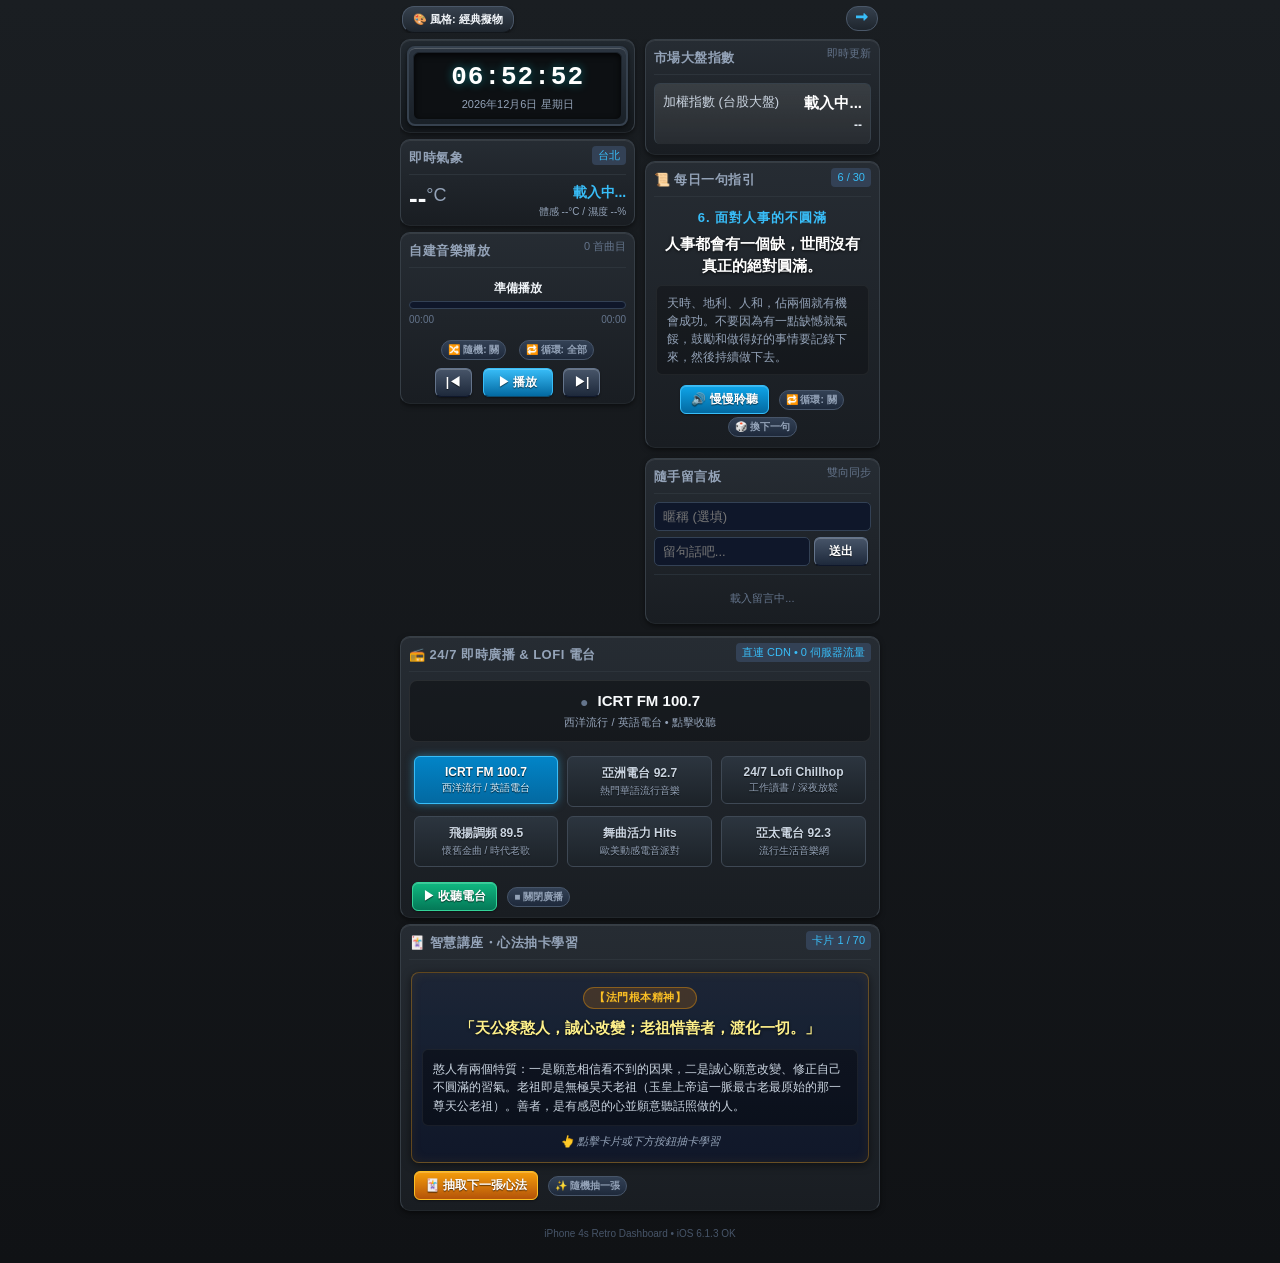
==== commit cd8ddf57: "feat: expand wisdom lecture cards to 70 authentic items, remove excluded figures completely" ====
--- a/static/index.html
+++ b/static/index.html
@@ -163,11 +163,11 @@
       </div>
     </div>
 
-    <!-- 智慧講座・心法抽卡學習 (1110306 智慧課程桃園組) -->
+    <!-- 智慧講座・心法抽卡學習 (70張珍藏版) -->
     <div class="card wisdom-card">
       <div class="card-header">
         <span class="card-title">&#127183; 智慧講座・心法抽卡學習</span>
-        <span class="card-tag" id="wisdom-card-counter">卡片 1 / 20</span>
+        <span class="card-tag" id="wisdom-card-counter">卡片 1 / 70</span>
       </div>
       <div class="wisdom-body">
         <div class="wisdom-deck-box" id="wisdom-deck-box" title="點擊抽取下一張心法">
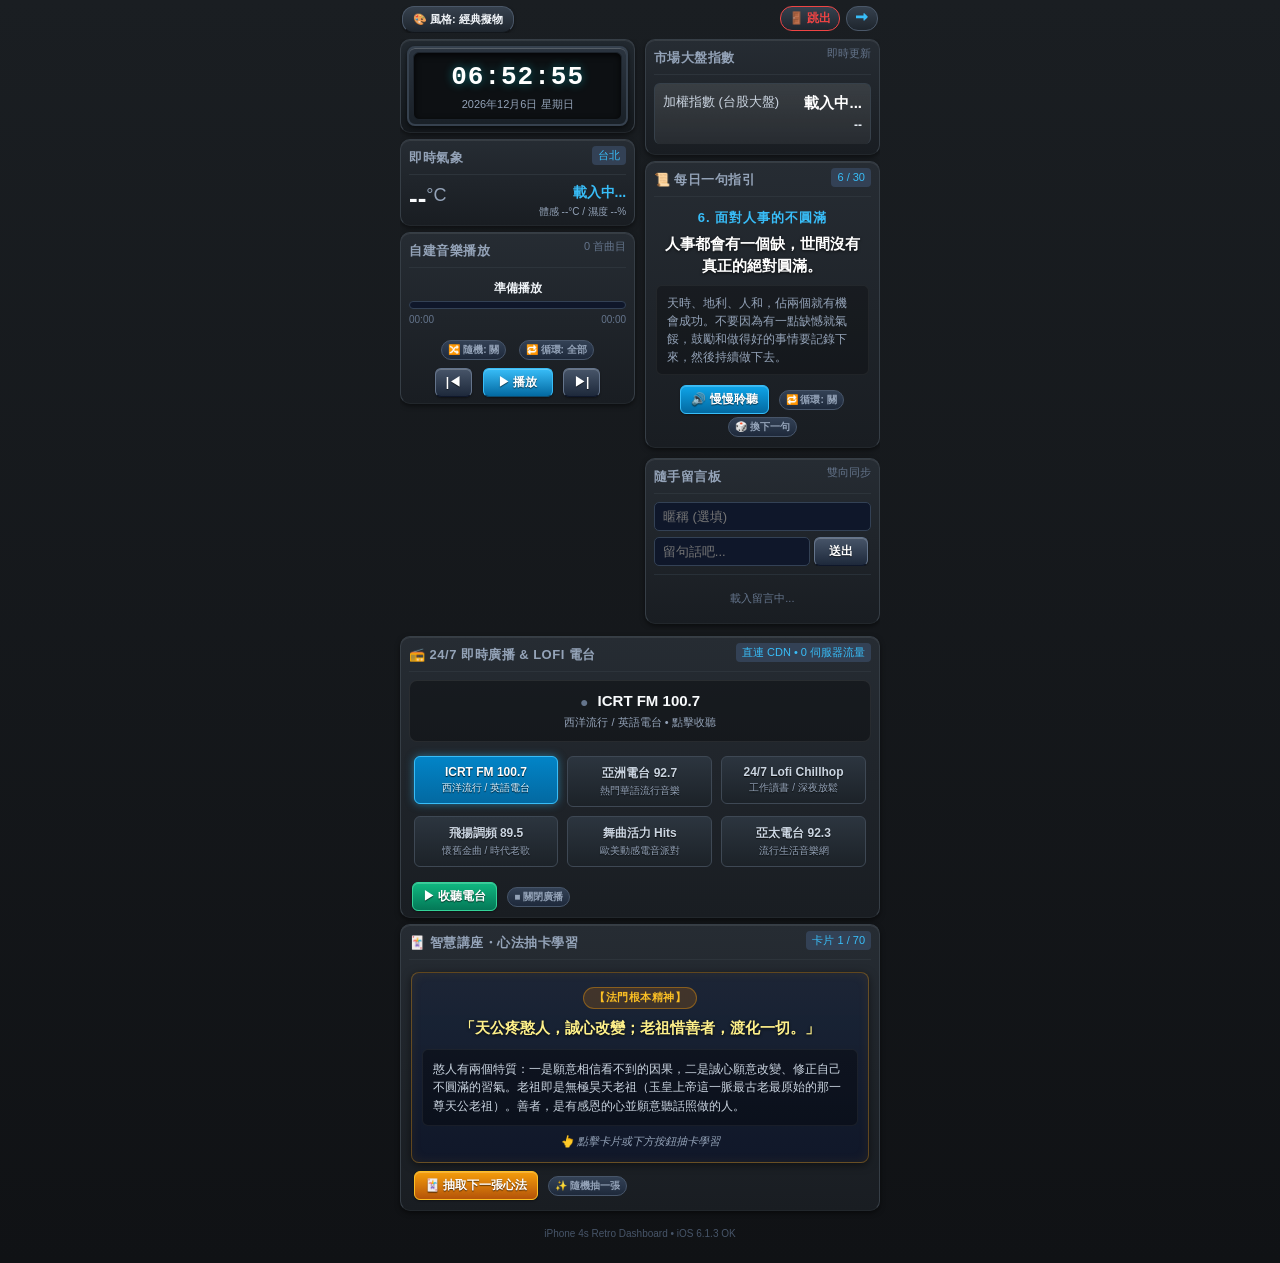
==== commit fb8ae7a0: "fix(nav): add explicit external exit link in top bar" ====
--- a/static/index.html
+++ b/static/index.html
@@ -18,6 +18,7 @@
     <div class="top-bar">
       <button id="btn-theme-picker" class="theme-switch-btn" type="button">&#127912; 風格: <span id="current-theme-name">經典擬物</span></button>
       <button id="btn-theme-next" class="theme-next-btn" type="button" title="快速下一個風格">&#10145;</button>
+      <a href="https://www.apple.com" class="theme-next-btn" style="float: right; margin-right: 6px; width: auto; padding: 0 8px; text-decoration: none; color: #ef4444; border-color: #ef4444;" title="跳出全螢幕">&#128682; 跳出</a>
     </div>
 
     <div class="dashboard-columns">
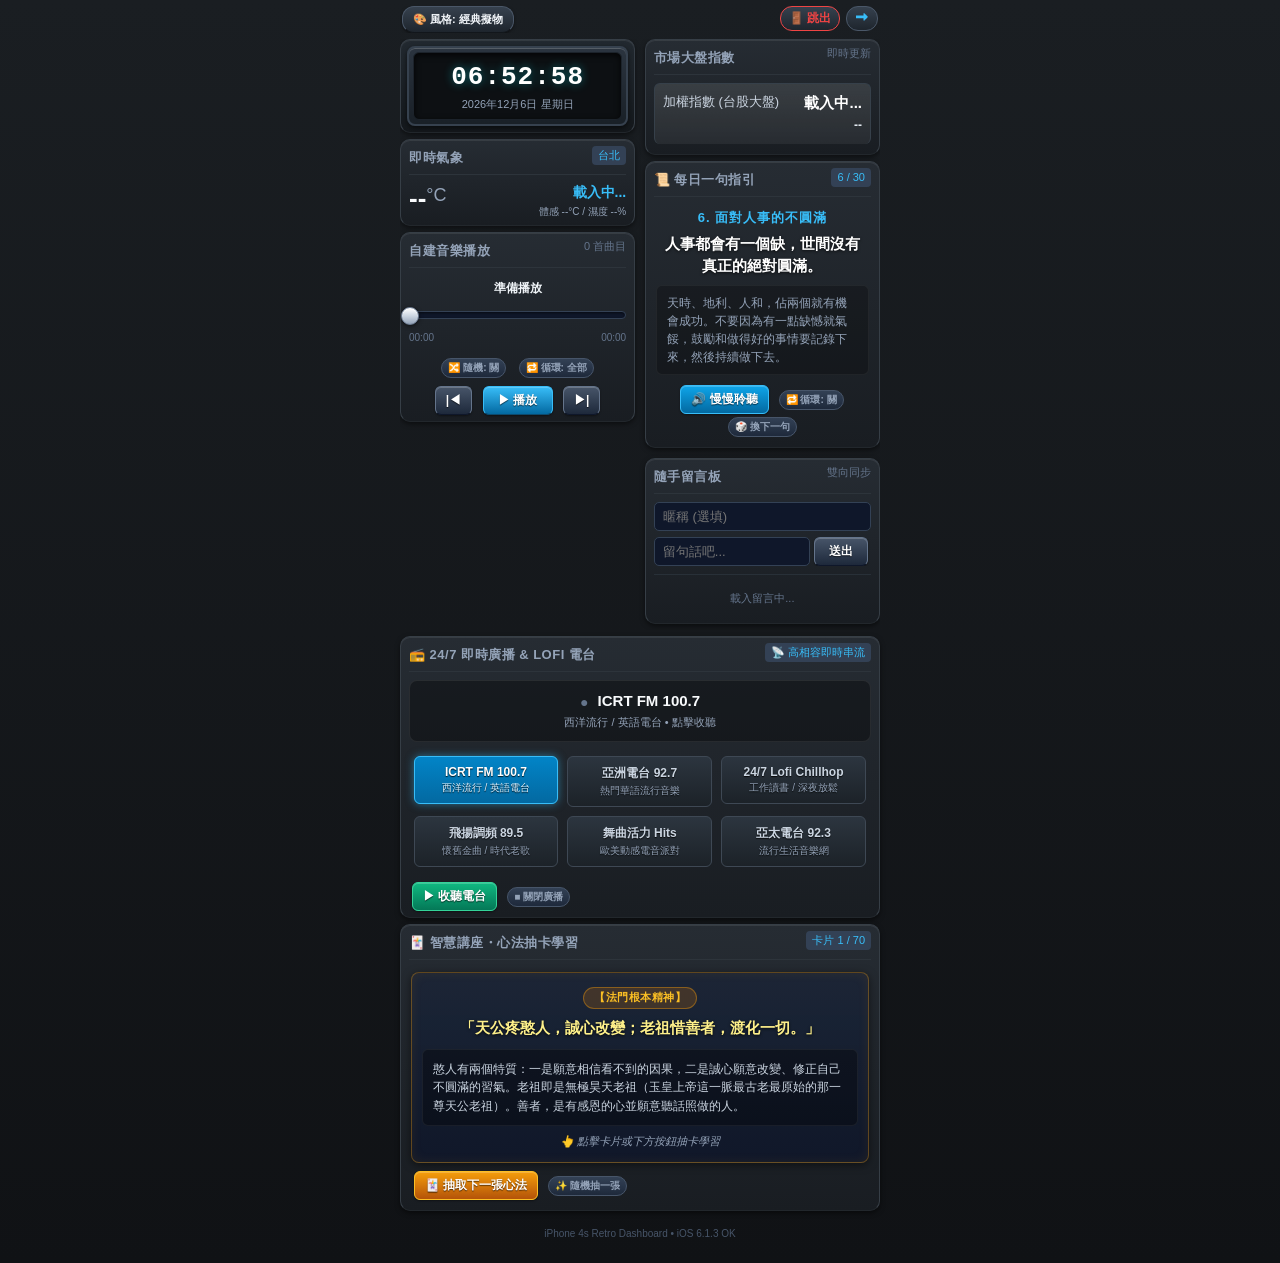
==== commit f7f7b8ab: "feat(audio): add touch progress scrubber and backend radio stream proxy for iOS 6" ====
--- a/static/index.html
+++ b/static/index.html
@@ -59,8 +59,11 @@
           </div>
           <div class="music-body">
             <div id="music-title" class="music-title">準備播放</div>
-            <div class="progress-bar-container" id="progress-container">
-              <div id="progress-bar" class="progress-bar"></div>
+            <div class="progress-bar-container" id="progress-container" title="觸控或點擊滑動進度條">
+              <div class="progress-track">
+                <div id="progress-bar" class="progress-bar"></div>
+                <div id="progress-knob" class="progress-knob"></div>
+              </div>
             </div>
             <div class="music-time-row">
               <span id="current-time">00:00</span>
@@ -143,7 +146,7 @@
     <div class="card radio-card">
       <div class="card-header">
         <span class="card-title">&#128251; 24/7 即時廣播 &amp; Lofi 電台</span>
-        <span class="card-tag" id="radio-tag">直連 CDN &bull; 0 伺服器流量</span>
+        <span class="card-tag" id="radio-tag">&#128225; 高相容即時串流</span>
       </div>
       <div class="radio-body">
         <div class="radio-current-box">
--- a/static/style.css
+++ b/static/style.css
@@ -239,15 +239,26 @@
 }
 
 .progress-bar-container {
+  position: relative;
+  width: 100%;
+  padding: 10px 0;
+  cursor: pointer;
+  margin-bottom: 2px;
+  -webkit-user-select: none;
+  user-select: none;
+  -webkit-tap-highlight-color: rgba(0,0,0,0);
+}
+
+.progress-track {
+  position: relative;
   width: 100%;
   height: 8px;
   background: #0f172a;
   border: 1px solid #334155;
   -webkit-border-radius: 4px;
   border-radius: 4px;
-  overflow: hidden;
-  cursor: pointer;
-  margin-bottom: 4px;
+  -webkit-box-shadow: inset 0 1px 3px rgba(0,0,0,0.6);
+  box-shadow: inset 0 1px 3px rgba(0,0,0,0.6);
 }
 
 .progress-bar {
@@ -256,6 +267,41 @@
   background: #38bdf8;
   background-image: -webkit-linear-gradient(top, #67e8f9 0%, #0284c7 100%);
   background-image: linear-gradient(to bottom, #67e8f9 0%, #0284c7 100%);
+  -webkit-border-radius: 3px;
+  border-radius: 3px;
+  pointer-events: none;
+}
+
+.progress-knob {
+  position: absolute;
+  top: -5px;
+  left: 0%;
+  width: 18px;
+  height: 18px;
+  margin-left: -9px;
+  background-color: #f1f5f9;
+  background-image: -webkit-linear-gradient(top, #ffffff 0%, #cbd5e1 50%, #94a3b8 100%);
+  background-image: linear-gradient(to bottom, #ffffff 0%, #cbd5e1 50%, #94a3b8 100%);
+  border: 1px solid #64748b;
+  -webkit-border-radius: 50%;
+  border-radius: 50%;
+  -webkit-box-shadow: 0 1px 4px rgba(0,0,0,0.6), inset 0 1px 1px #ffffff;
+  box-shadow: 0 1px 4px rgba(0,0,0,0.6), inset 0 1px 1px #ffffff;
+  pointer-events: none;
+  display: block;
+  -webkit-transition: -webkit-transform 0.1s ease;
+  transition: transform 0.1s ease;
+}
+
+.progress-bar-container:active .progress-knob,
+.progress-bar-container.touching .progress-knob {
+  -webkit-transform: scale(1.25);
+  transform: scale(1.25);
+  background-image: -webkit-linear-gradient(top, #ffffff 0%, #38bdf8 100%);
+  background-image: linear-gradient(to bottom, #ffffff 0%, #38bdf8 100%);
+  border-color: #0284c7;
+  -webkit-box-shadow: 0 0 8px rgba(56, 189, 248, 0.8), inset 0 1px 1px #ffffff;
+  box-shadow: 0 0 8px rgba(56, 189, 248, 0.8), inset 0 1px 1px #ffffff;
 }
 
 .music-time-row {
@@ -1101,6 +1147,21 @@
 }
 body.theme-matrix .btn-play {
   background: #005a1d;
+}
+body.theme-matrix .progress-track {
+  background: #001505;
+  border-color: #00aa44;
+}
+body.theme-matrix .progress-bar {
+  background: #00ff66;
+  background-image: -webkit-linear-gradient(top, #66ff99 0%, #00aa33 100%);
+  background-image: linear-gradient(to bottom, #66ff99 0%, #00aa33 100%);
+}
+body.theme-matrix .progress-knob {
+  background: #00ff66;
+  border-color: #00ff66;
+  -webkit-box-shadow: 0 0 8px #00ff66;
+  box-shadow: 0 0 8px #00ff66;
 }
 
 /* ============================================================
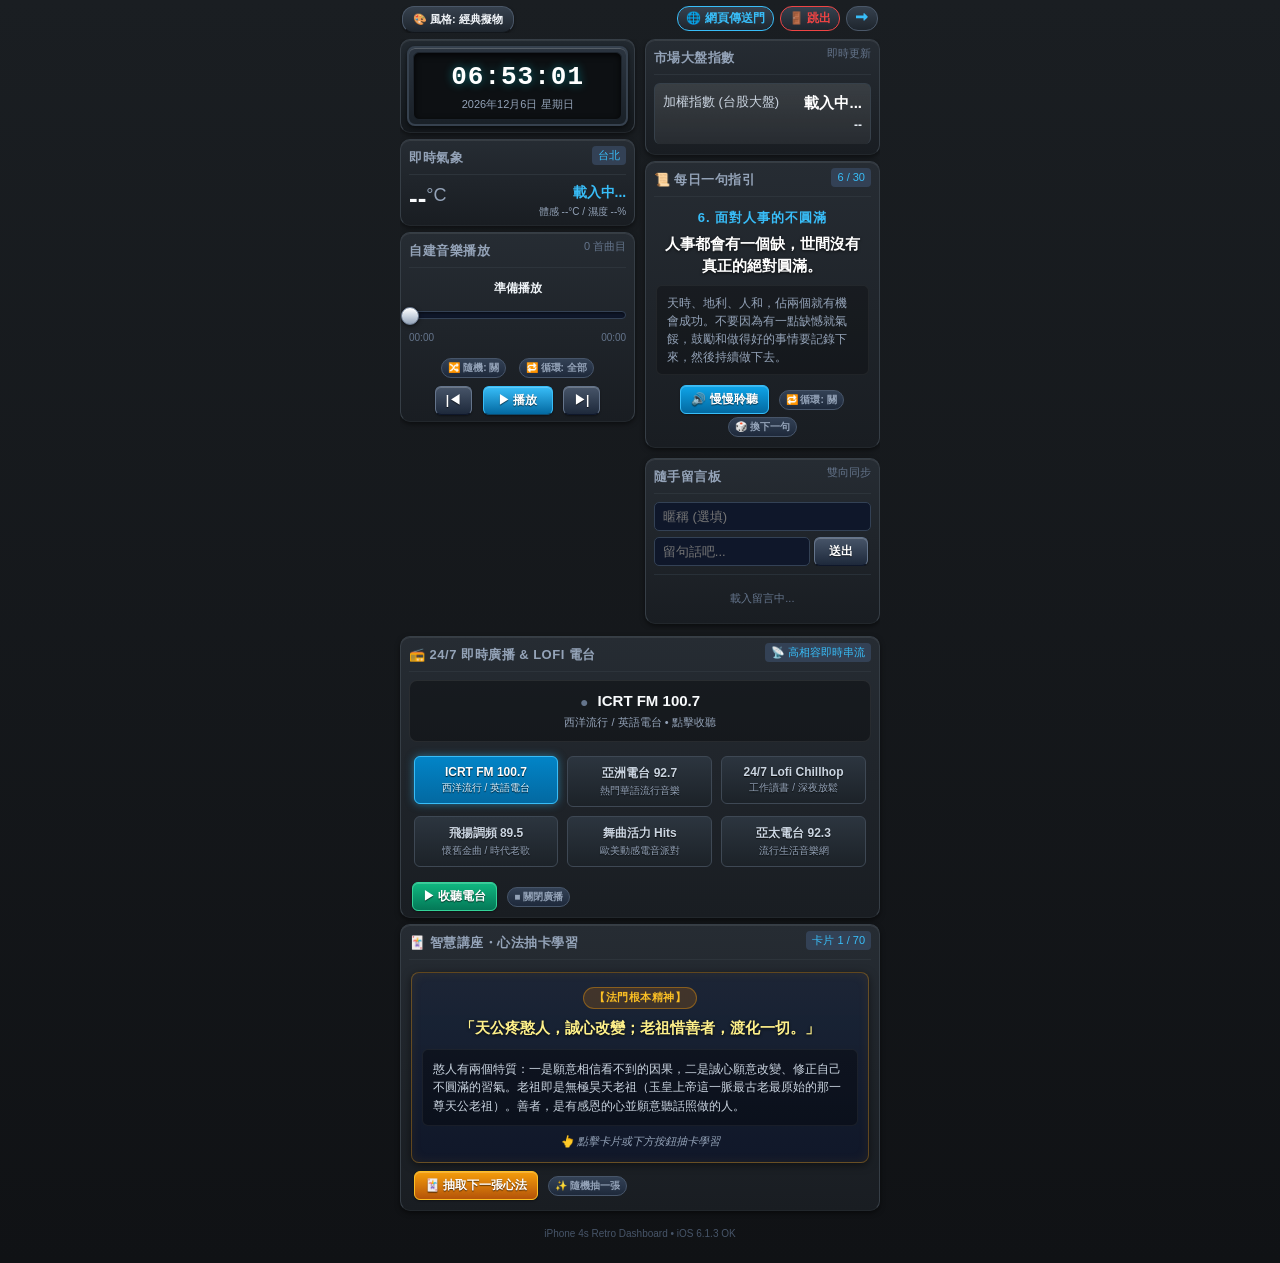
==== commit 5feed6f7: "feat(unification): merge tuberepair proxy and web portal into unified dashboard server" ====
--- a/static/index.html
+++ b/static/index.html
@@ -19,6 +19,7 @@
       <button id="btn-theme-picker" class="theme-switch-btn" type="button">&#127912; 風格: <span id="current-theme-name">經典擬物</span></button>
       <button id="btn-theme-next" class="theme-next-btn" type="button" title="快速下一個風格">&#10145;</button>
       <a href="https://www.apple.com" class="theme-next-btn" style="float: right; margin-right: 6px; width: auto; padding: 0 8px; text-decoration: none; color: #ef4444; border-color: #ef4444;" title="跳出全螢幕">&#128682; 跳出</a>
+      <a href="/web" class="theme-next-btn" style="float: right; margin-right: 6px; width: auto; padding: 0 8px; text-decoration: none; color: #38bdf8; border-color: #38bdf8;" title="開啟懷舊網頁加速傳送門">&#127760; 網頁傳送門</a>
     </div>
 
     <div class="dashboard-columns">
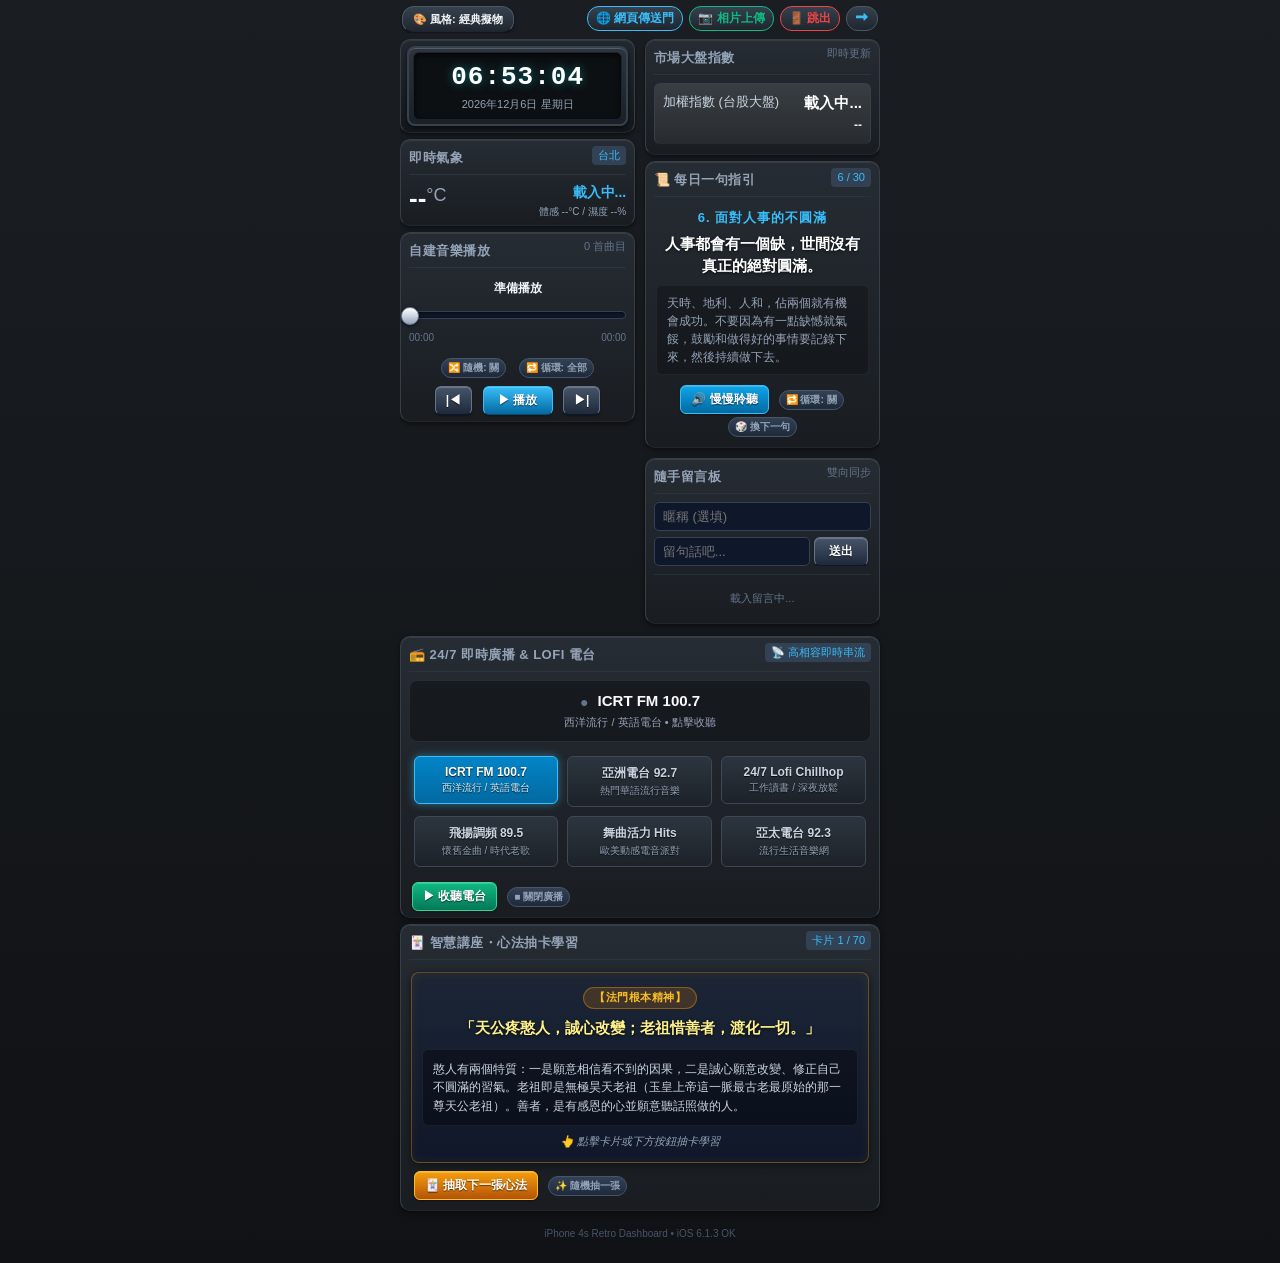
==== commit be5e4d7b: "feat(photos): add wireless photo upload bridge from iPhone 4s to 192.168.0.115 disk1s2" ====
--- a/static/index.html
+++ b/static/index.html
@@ -19,6 +19,7 @@
       <button id="btn-theme-picker" class="theme-switch-btn" type="button">&#127912; 風格: <span id="current-theme-name">經典擬物</span></button>
       <button id="btn-theme-next" class="theme-next-btn" type="button" title="快速下一個風格">&#10145;</button>
       <a href="https://www.apple.com" class="theme-next-btn" style="float: right; margin-right: 6px; width: auto; padding: 0 8px; text-decoration: none; color: #ef4444; border-color: #ef4444;" title="跳出全螢幕">&#128682; 跳出</a>
+      <a href="/photos" class="theme-next-btn" style="float: right; margin-right: 6px; width: auto; padding: 0 8px; text-decoration: none; color: #10b981; border-color: #10b981;" title="開啟無線相片上傳">&#128247; 相片上傳</a>
       <a href="/web" class="theme-next-btn" style="float: right; margin-right: 6px; width: auto; padding: 0 8px; text-decoration: none; color: #38bdf8; border-color: #38bdf8;" title="開啟懷舊網頁加速傳送門">&#127760; 網頁傳送門</a>
     </div>
 
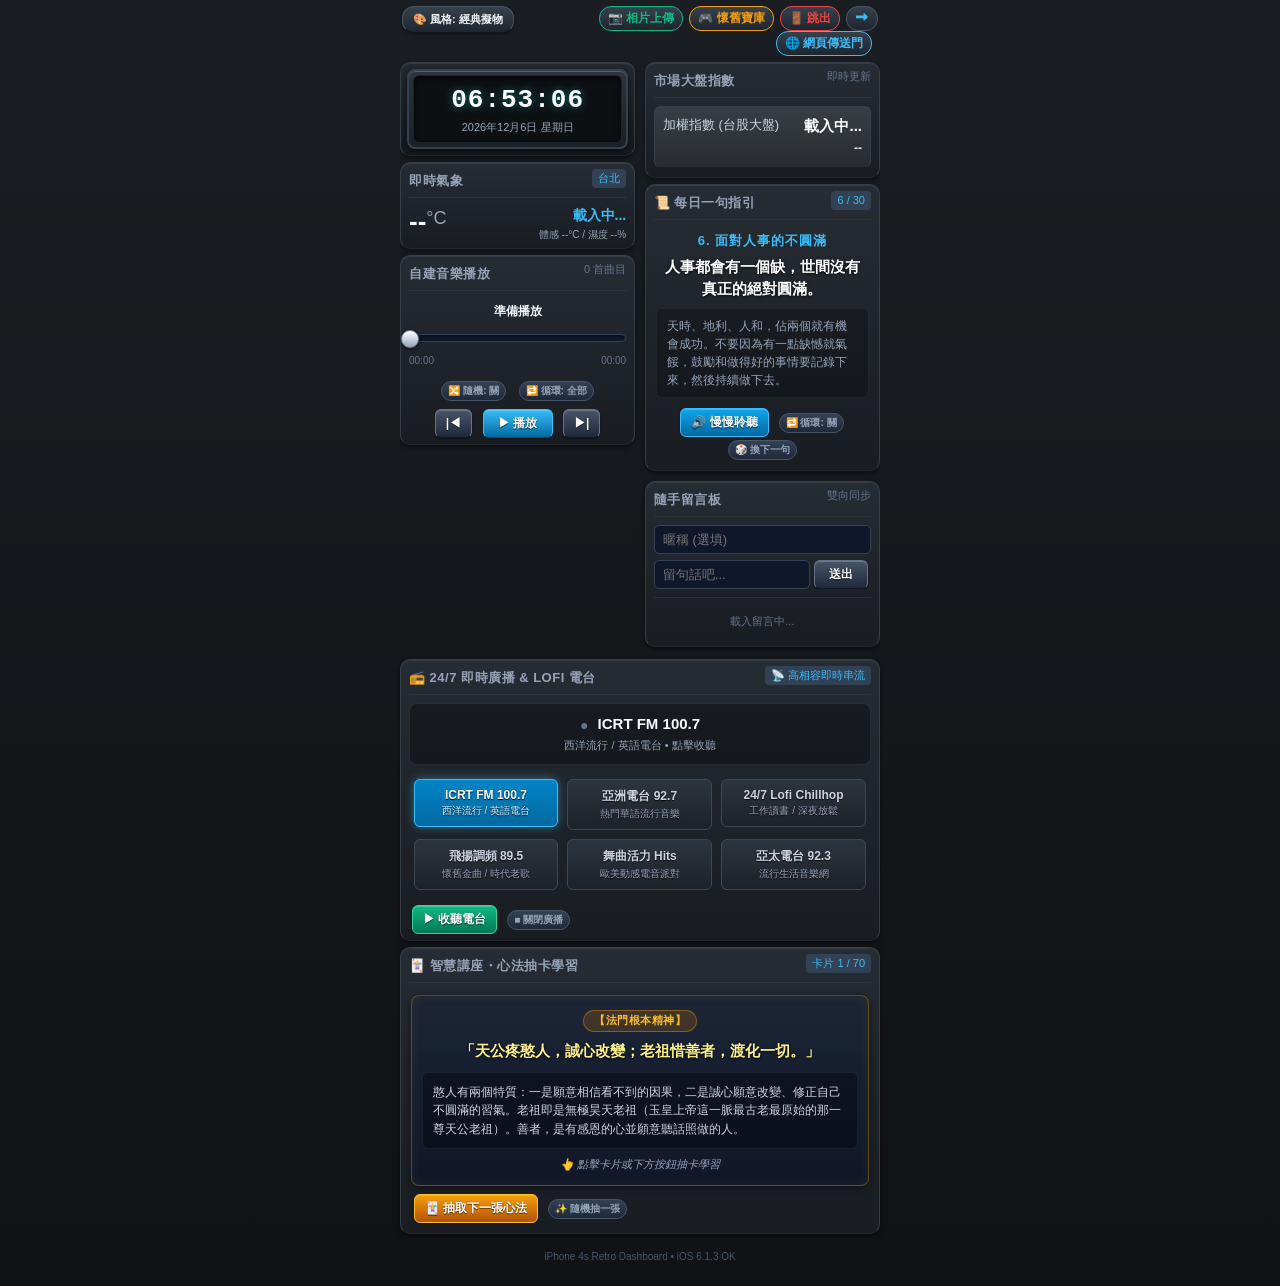
==== commit 5e8bd3e0: "feat(retro-hub): add Passbook VIP card generator with SigPass, OTA wireless game store, and World Cl" ====
--- a/static/index.html
+++ b/static/index.html
@@ -19,6 +19,7 @@
       <button id="btn-theme-picker" class="theme-switch-btn" type="button">&#127912; 風格: <span id="current-theme-name">經典擬物</span></button>
       <button id="btn-theme-next" class="theme-next-btn" type="button" title="快速下一個風格">&#10145;</button>
       <a href="https://www.apple.com" class="theme-next-btn" style="float: right; margin-right: 6px; width: auto; padding: 0 8px; text-decoration: none; color: #ef4444; border-color: #ef4444;" title="跳出全螢幕">&#128682; 跳出</a>
+      <a href="/store" class="theme-next-btn" style="float: right; margin-right: 6px; width: auto; padding: 0 8px; text-decoration: none; color: #f59e0b; border-color: #f59e0b;" title="開啟懷舊寶庫與遊戲市集">&#127918; 懷舊寶庫</a>
       <a href="/photos" class="theme-next-btn" style="float: right; margin-right: 6px; width: auto; padding: 0 8px; text-decoration: none; color: #10b981; border-color: #10b981;" title="開啟無線相片上傳">&#128247; 相片上傳</a>
       <a href="/web" class="theme-next-btn" style="float: right; margin-right: 6px; width: auto; padding: 0 8px; text-decoration: none; color: #38bdf8; border-color: #38bdf8;" title="開啟懷舊網頁加速傳送門">&#127760; 網頁傳送門</a>
     </div>
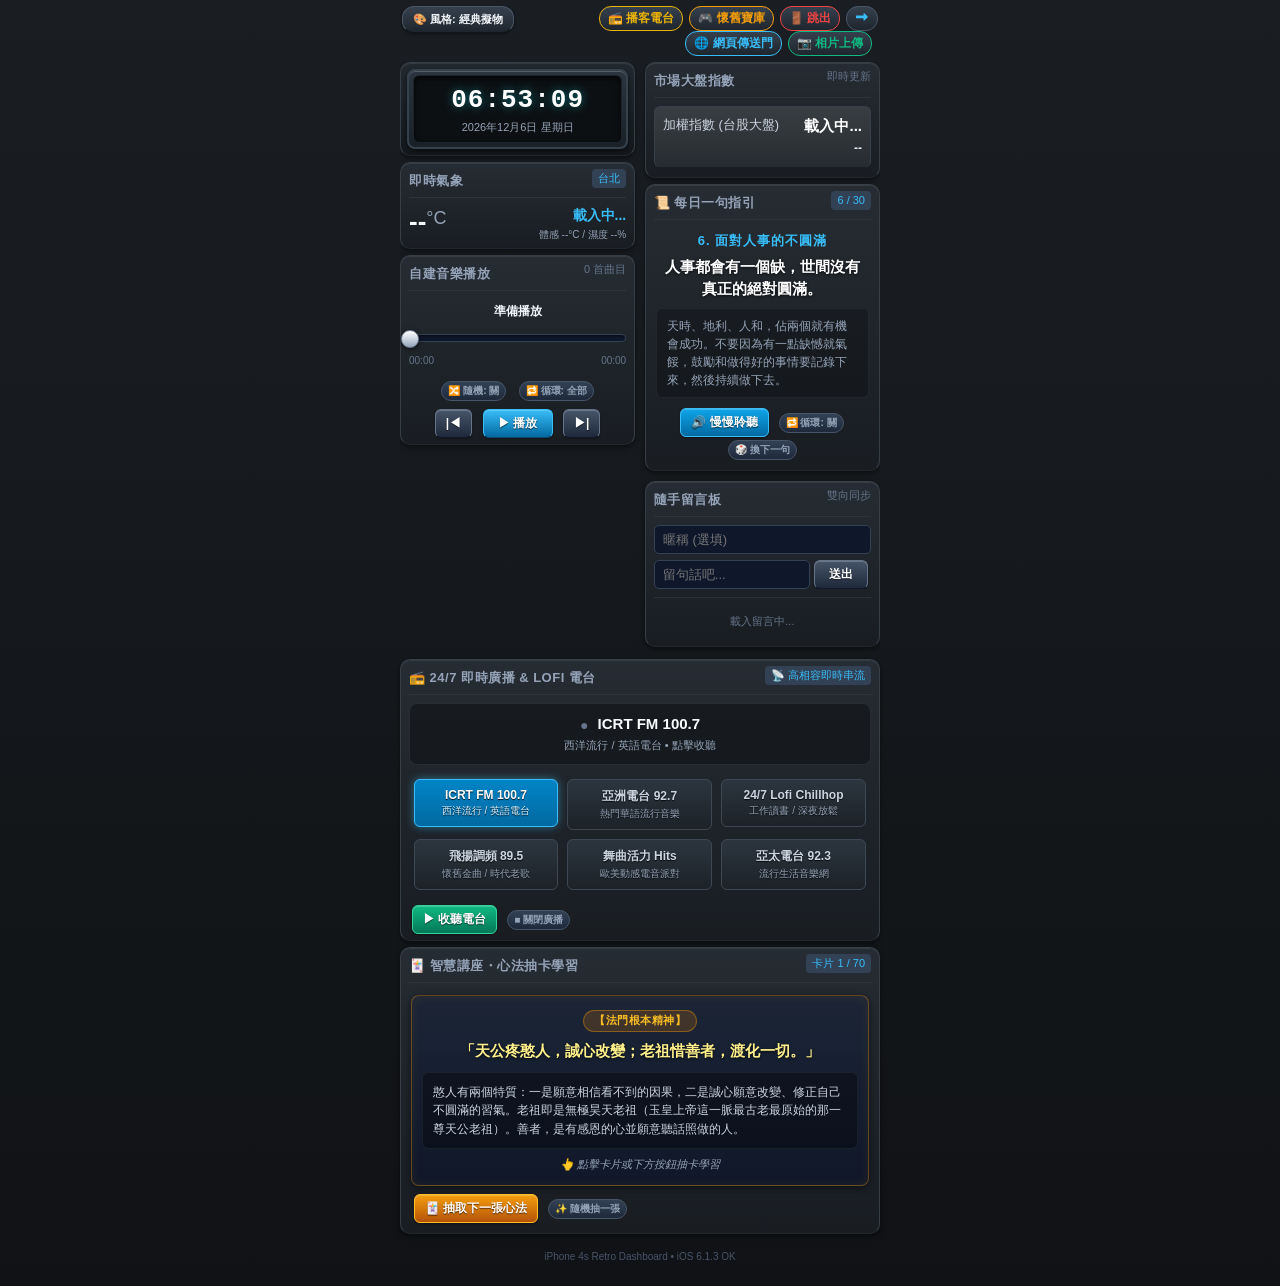
==== commit c0ffceb2: "feat: Add WebDAV Finder wireless drive, Activator gestures, GBA4iOS retro console, Podcasts tape pla" ====
--- a/static/index.html
+++ b/static/index.html
@@ -20,6 +20,7 @@
       <button id="btn-theme-next" class="theme-next-btn" type="button" title="快速下一個風格">&#10145;</button>
       <a href="https://www.apple.com" class="theme-next-btn" style="float: right; margin-right: 6px; width: auto; padding: 0 8px; text-decoration: none; color: #ef4444; border-color: #ef4444;" title="跳出全螢幕">&#128682; 跳出</a>
       <a href="/store" class="theme-next-btn" style="float: right; margin-right: 6px; width: auto; padding: 0 8px; text-decoration: none; color: #f59e0b; border-color: #f59e0b;" title="開啟懷舊寶庫與遊戲市集">&#127918; 懷舊寶庫</a>
+      <a href="/podcasts" class="theme-next-btn" style="float: right; margin-right: 6px; width: auto; padding: 0 8px; text-decoration: none; color: #eab308; border-color: #eab308;" title="開啟磁帶播客電台">&#128251; 播客電台</a>
       <a href="/photos" class="theme-next-btn" style="float: right; margin-right: 6px; width: auto; padding: 0 8px; text-decoration: none; color: #10b981; border-color: #10b981;" title="開啟無線相片上傳">&#128247; 相片上傳</a>
       <a href="/web" class="theme-next-btn" style="float: right; margin-right: 6px; width: auto; padding: 0 8px; text-decoration: none; color: #38bdf8; border-color: #38bdf8;" title="開啟懷舊網頁加速傳送門">&#127760; 網頁傳送門</a>
     </div>
